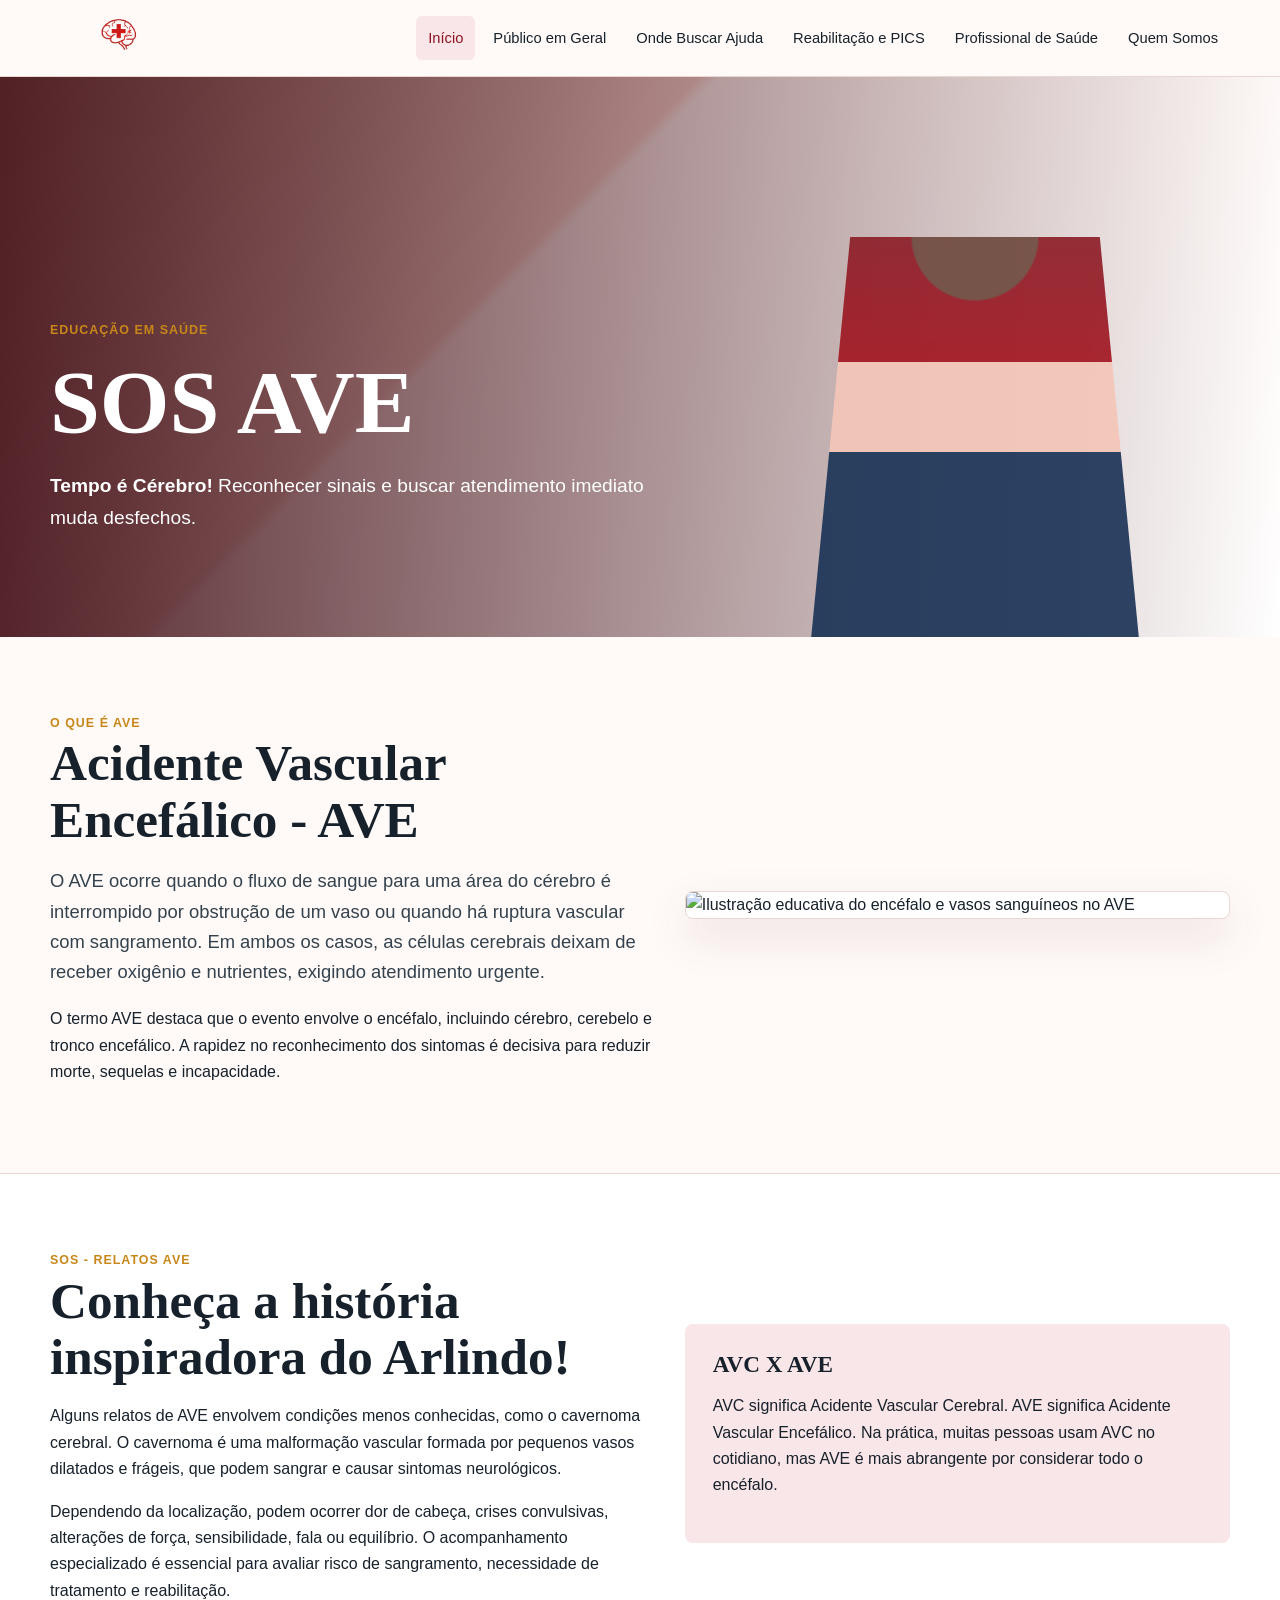
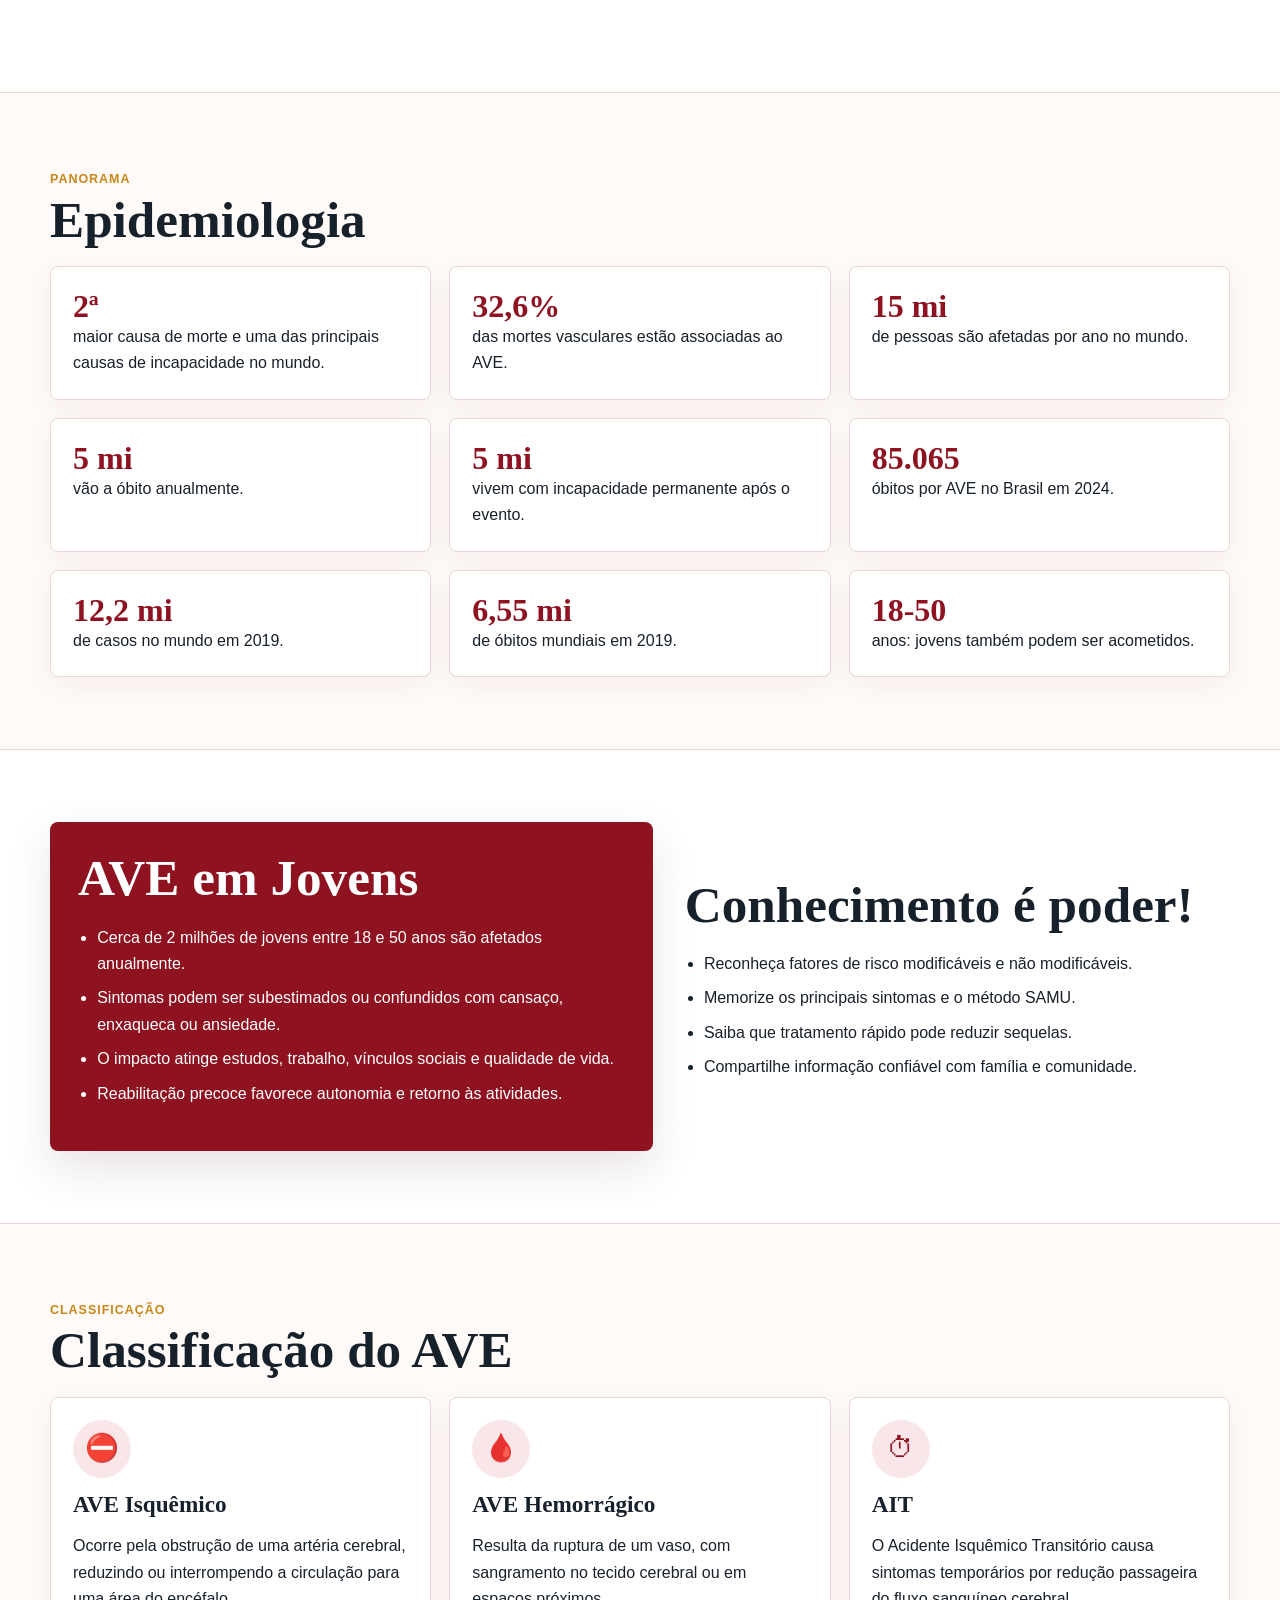
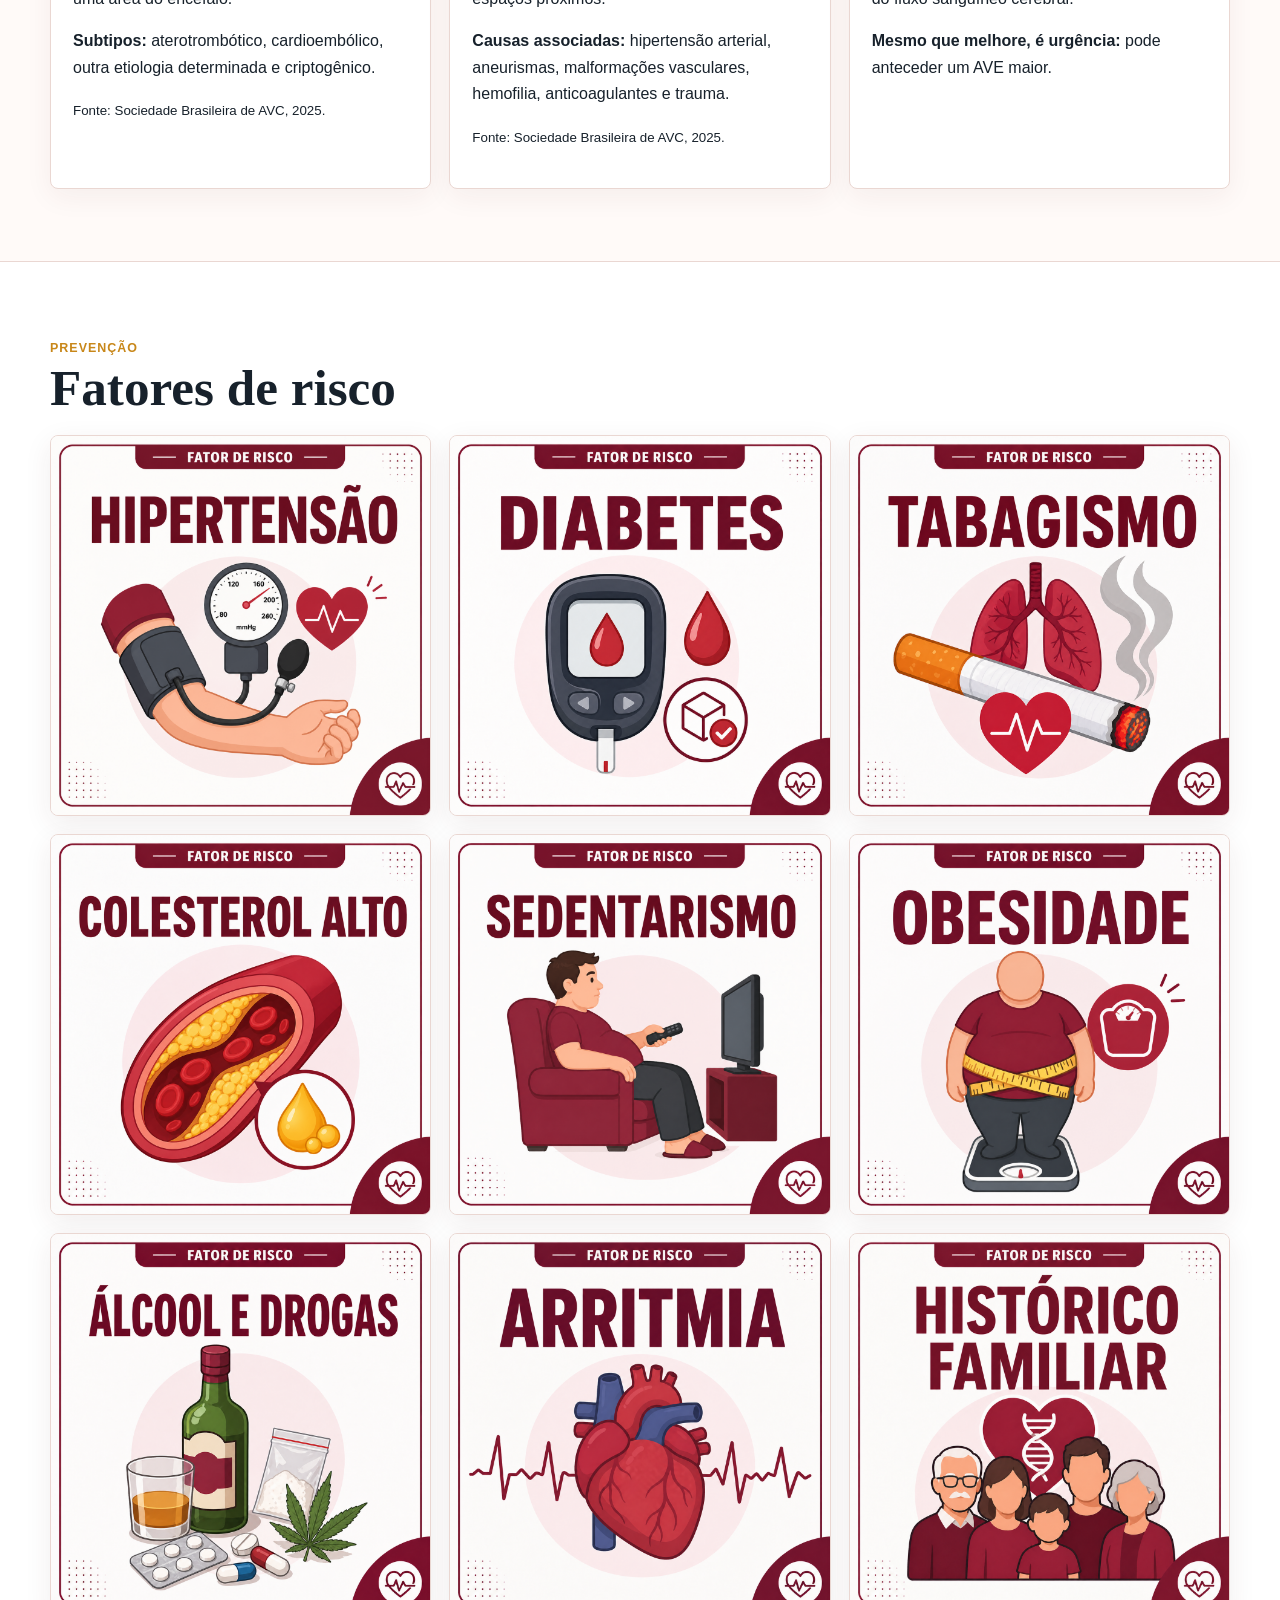
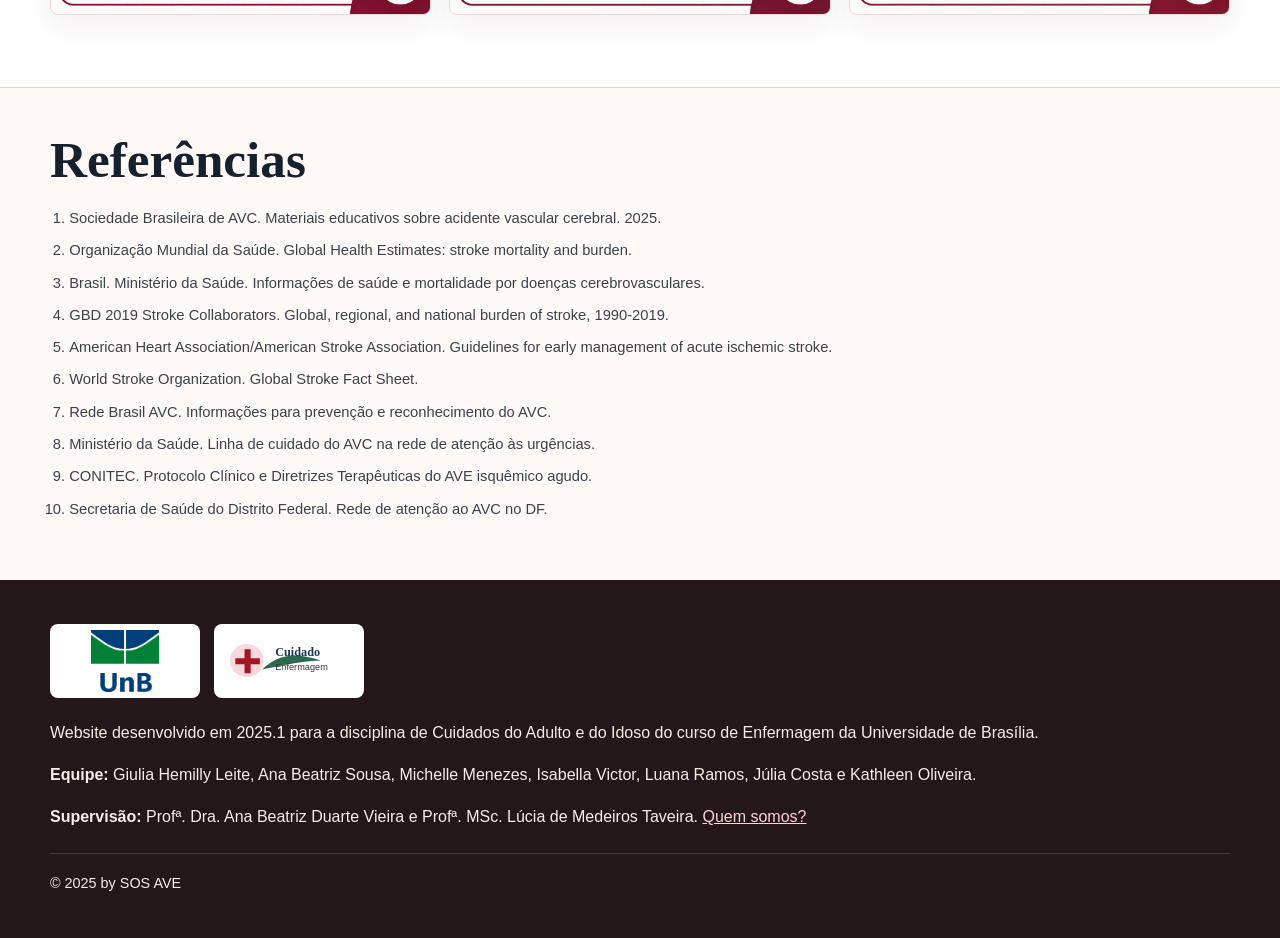
==== index.html @ 158de152 "first commit" ====
<!doctype html>
<html lang="pt-BR">
<head>
  <meta charset="utf-8">
  <meta name="viewport" content="width=device-width, initial-scale=1">
  <title>SOS AVE | Tempo é Cérebro</title>
  <meta name="description" content="Site educativo sobre Acidente Vascular Encefálico, sinais, prevenção, tratamento e reabilitação.">
  <link rel="icon" href="assets/favicon.svg" type="image/svg+xml">
  <link rel="stylesheet" href="styles.css">
</head>
<body>
  <header class="site-header">
    <nav class="nav" aria-label="Navegação principal">
      <a class="brand" href="./"><img src="logo.png" alt="SOS AVE"></a>
      <button class="nav-toggle" type="button" aria-label="Abrir menu" aria-expanded="false" aria-controls="menu">☰</button>
      <div class="nav-links" id="menu">
        <a class="active" href="./">Início</a>
        <a href="consultation-plans/">Público em Geral</a>
        <a href="workshops/">Onde Buscar Ajuda</a>
        <a href="videos/">Reabilitação e PICS</a>
        <a href="about/">Profissional de Saúde</a>
        <a href="groups/">Quem Somos</a>
      </div>
    </nav>
  </header>

  <main>
    <section class="hero">
      <div class="hero-content">
        <span class="eyebrow">Educação em saúde</span>
        <h1>SOS AVE</h1>
        <p><strong>Tempo é Cérebro!</strong> Reconhecer sinais e buscar atendimento imediato muda desfechos.</p>
      </div>
    </section>

    <section class="section intro-grid">
      <div>
        <span class="eyebrow">O que é AVE</span>
        <h2>Acidente Vascular Encefálico - AVE</h2>
        <p class="lead">O AVE ocorre quando o fluxo de sangue para uma área do cérebro é interrompido por obstrução de um vaso ou quando há ruptura vascular com sangramento. Em ambos os casos, as células cerebrais deixam de receber oxigênio e nutrientes, exigindo atendimento urgente.</p>
        <p>O termo AVE destaca que o evento envolve o encéfalo, incluindo cérebro, cerebelo e tronco encefálico. A rapidez no reconhecimento dos sintomas é decisiva para reduzir morte, sequelas e incapacidade.</p>
      </div>
      <img class="content-image" src="ave-explicacao.png" alt="Ilustração educativa do encéfalo e vasos sanguíneos no AVE">
    </section>

    <section class="band">
      <div class="section two-col">
        <div>
          <span class="eyebrow">SOS - Relatos AVE</span>
          <h2>Conheça a história inspiradora do Arlindo!</h2>
          <p>Alguns relatos de AVE envolvem condições menos conhecidas, como o cavernoma cerebral. O cavernoma é uma malformação vascular formada por pequenos vasos dilatados e frágeis, que podem sangrar e causar sintomas neurológicos.</p>
          <p>Dependendo da localização, podem ocorrer dor de cabeça, crises convulsivas, alterações de força, sensibilidade, fala ou equilíbrio. O acompanhamento especializado é essencial para avaliar risco de sangramento, necessidade de tratamento e reabilitação.</p>
        </div>
        <aside class="callout light">
          <h3>AVC X AVE</h3>
          <p>AVC significa Acidente Vascular Cerebral. AVE significa Acidente Vascular Encefálico. Na prática, muitas pessoas usam AVC no cotidiano, mas AVE é mais abrangente por considerar todo o encéfalo.</p>
        </aside>
      </div>
    </section>

    <section class="section">
      <span class="eyebrow">Panorama</span>
      <h2>Epidemiologia</h2>
      <div class="stat-grid">
        <div class="stat"><strong>2ª</strong> maior causa de morte e uma das principais causas de incapacidade no mundo.</div>
        <div class="stat"><strong>32,6%</strong> das mortes vasculares estão associadas ao AVE.</div>
        <div class="stat"><strong>15 mi</strong> de pessoas são afetadas por ano no mundo.</div>
        <div class="stat"><strong>5 mi</strong> vão a óbito anualmente.</div>
        <div class="stat"><strong>5 mi</strong> vivem com incapacidade permanente após o evento.</div>
        <div class="stat"><strong>85.065</strong> óbitos por AVE no Brasil em 2024.</div>
        <div class="stat"><strong>12,2 mi</strong> de casos no mundo em 2019.</div>
        <div class="stat"><strong>6,55 mi</strong> de óbitos mundiais em 2019.</div>
        <div class="stat"><strong>18-50</strong> anos: jovens também podem ser acometidos.</div>
      </div>
    </section>

    <section class="band">
      <div class="section two-col">
        <div class="callout">
          <h2>AVE em Jovens</h2>
          <ul class="list-check">
            <li>Cerca de 2 milhões de jovens entre 18 e 50 anos são afetados anualmente.</li>
            <li>Sintomas podem ser subestimados ou confundidos com cansaço, enxaqueca ou ansiedade.</li>
            <li>O impacto atinge estudos, trabalho, vínculos sociais e qualidade de vida.</li>
            <li>Reabilitação precoce favorece autonomia e retorno às atividades.</li>
          </ul>
        </div>
        <div>
          <h2>Conhecimento é poder!</h2>
          <ul class="list-check">
            <li>Reconheça fatores de risco modificáveis e não modificáveis.</li>
            <li>Memorize os principais sintomas e o método SAMU.</li>
            <li>Saiba que tratamento rápido pode reduzir sequelas.</li>
            <li>Compartilhe informação confiável com família e comunidade.</li>
          </ul>
        </div>
      </div>
    </section>

    <section class="section">
      <span class="eyebrow">Classificação</span>
      <h2>Classificação do AVE</h2>
      <div class="card-grid">
        <article class="card">
          <div class="icon" aria-hidden="true">⛔</div>
          <h3>AVE Isquêmico</h3>
          <p>Ocorre pela obstrução de uma artéria cerebral, reduzindo ou interrompendo a circulação para uma área do encéfalo.</p>
          <p><strong>Subtipos:</strong> aterotrombótico, cardioembólico, outra etiologia determinada e criptogênico.</p>
          <p><small>Fonte: Sociedade Brasileira de AVC, 2025.</small></p>
        </article>
        <article class="card">
          <div class="icon" aria-hidden="true">🩸</div>
          <h3>AVE Hemorrágico</h3>
          <p>Resulta da ruptura de um vaso, com sangramento no tecido cerebral ou em espaços próximos.</p>
          <p><strong>Causas associadas:</strong> hipertensão arterial, aneurismas, malformações vasculares, hemofilia, anticoagulantes e trauma.</p>
          <p><small>Fonte: Sociedade Brasileira de AVC, 2025.</small></p>
        </article>
        <article class="card">
          <div class="icon" aria-hidden="true">⏱</div>
          <h3>AIT</h3>
          <p>O Acidente Isquêmico Transitório causa sintomas temporários por redução passageira do fluxo sanguíneo cerebral.</p>
          <p><strong>Mesmo que melhore, é urgência:</strong> pode anteceder um AVE maior.</p>
        </article>
      </div>
    </section>

    <section class="band">
      <div class="section">
        <span class="eyebrow">Prevenção</span>
        <h2>Fatores de risco</h2>
        <div class="risk-grid" aria-label="Fatores de risco para AVE">
          <img class="risk-item" src="ChatGPT Image Apr 30, 2026, 09_20_37 PM (1).png" alt="Fator de risco: hipertensão arterial">
          <img class="risk-item" src="ChatGPT Image Apr 30, 2026, 09_20_37 PM (2).png" alt="Fator de risco: diabetes">
          <img class="risk-item" src="ChatGPT Image Apr 30, 2026, 09_20_38 PM (3).png" alt="Fator de risco: tabagismo">
          <img class="risk-item" src="ChatGPT Image Apr 30, 2026, 09_20_38 PM (4).png" alt="Fator de risco: colesterol elevado">
          <img class="risk-item" src="ChatGPT Image Apr 30, 2026, 09_20_38 PM (5).png" alt="Fator de risco: sedentarismo">
          <img class="risk-item" src="ChatGPT Image Apr 30, 2026, 09_20_39 PM (6).png" alt="Fator de risco: obesidade">
          <img class="risk-item" src="ChatGPT Image Apr 30, 2026, 09_20_40 PM (7).png" alt="Fator de risco: álcool e drogas">
          <img class="risk-item" src="ChatGPT Image Apr 30, 2026, 09_20_40 PM (8).png" alt="Fator de risco: arritmias cardíacas">
          <img class="risk-item" src="ChatGPT Image Apr 30, 2026, 09_20_40 PM (9).png" alt="Fator de risco: histórico familiar">
        </div>
      </div>
    </section>

    <section class="section compact">
      <h2>Referências</h2>
      <ol class="references">
        <li>Sociedade Brasileira de AVC. Materiais educativos sobre acidente vascular cerebral. 2025.</li>
        <li>Organização Mundial da Saúde. Global Health Estimates: stroke mortality and burden.</li>
        <li>Brasil. Ministério da Saúde. Informações de saúde e mortalidade por doenças cerebrovasculares.</li>
        <li>GBD 2019 Stroke Collaborators. Global, regional, and national burden of stroke, 1990-2019.</li>
        <li>American Heart Association/American Stroke Association. Guidelines for early management of acute ischemic stroke.</li>
        <li>World Stroke Organization. Global Stroke Fact Sheet.</li>
        <li>Rede Brasil AVC. Informações para prevenção e reconhecimento do AVC.</li>
        <li>Ministério da Saúde. Linha de cuidado do AVC na rede de atenção às urgências.</li>
        <li>CONITEC. Protocolo Clínico e Diretrizes Terapêuticas do AVE isquêmico agudo.</li>
        <li>Secretaria de Saúde do Distrito Federal. Rede de atenção ao AVC no DF.</li>
      </ol>
    </section>
  </main>

  <footer class="site-footer">
    <div class="footer-inner">
      <div class="footer-logos">
        <img src="unb.jpg" alt="Universidade de Brasília">
        <img src="assets/enfermagem-logo.svg" alt="Curso de Enfermagem">
      </div>
      <p>Website desenvolvido em 2025.1 para a disciplina de Cuidados do Adulto e do Idoso do curso de Enfermagem da Universidade de Brasília.</p>
      <p><strong>Equipe:</strong> Giulia Hemilly Leite, Ana Beatriz Sousa, Michelle Menezes, Isabella Victor, Luana Ramos, Júlia Costa e Kathleen Oliveira.</p>
      <p><strong>Supervisão:</strong> Profª. Dra. Ana Beatriz Duarte Vieira e Profª. MSc. Lúcia de Medeiros Taveira. <a href="groups/">Quem somos?</a></p>
      <p class="copyright">© 2025 by SOS AVE</p>
    </div>
  </footer>
  <script src="script.js"></script>
</body>
</html>
---- styles.css ----
:root {
  --wine: #8f1220;
  --red: #b21f2d;
  --soft-red: #f9e6e8;
  --ink: #17212b;
  --muted: #5f6b76;
  --paper: #fffaf8;
  --white: #ffffff;
  --blue: #263c8f;
  --green: #1d6b54;
  --gold: #c88719;
  --line: #ead7d2;
  --shadow: 0 18px 45px rgba(70, 24, 24, 0.12);
  --serif: Georgia, "Times New Roman", serif;
  --sans: Inter, Arial, Helvetica, sans-serif;
}

* {
  box-sizing: border-box;
}

html {
  scroll-behavior: smooth;
}

body {
  margin: 0;
  color: var(--ink);
  background: var(--paper);
  font-family: var(--sans);
  line-height: 1.65;
}

a {
  color: var(--wine);
}

a:focus-visible,
button:focus-visible {
  outline: 3px solid var(--gold);
  outline-offset: 3px;
}

.site-header {
  position: sticky;
  top: 0;
  z-index: 20;
  background: rgba(255, 250, 248, 0.96);
  border-bottom: 1px solid var(--line);
  backdrop-filter: blur(14px);
}

.nav {
  width: min(1180px, calc(100% - 32px));
  min-height: 76px;
  margin: 0 auto;
  display: flex;
  align-items: center;
  justify-content: space-between;
  gap: 18px;
}

.brand {
  display: inline-flex;
  align-items: center;
  gap: 10px;
  text-decoration: none;
  color: var(--ink);
  font-weight: 800;
}

.brand img {
  width: 138px;
  height: 58px;
  object-fit: contain;
}

.nav-toggle {
  display: none;
  width: 42px;
  height: 42px;
  border: 1px solid var(--line);
  background: var(--white);
  border-radius: 6px;
  color: var(--wine);
  font-size: 24px;
}

.nav-links {
  display: flex;
  align-items: center;
  gap: 6px;
  flex-wrap: wrap;
  justify-content: flex-end;
}

.nav-links a {
  padding: 10px 12px;
  color: var(--ink);
  text-decoration: none;
  font-size: 0.92rem;
  border-radius: 6px;
}

.nav-links a:hover,
.nav-links a.active {
  background: var(--soft-red);
  color: var(--wine);
}

.hero {
  min-height: 560px;
  display: grid;
  align-items: end;
  background:
    linear-gradient(90deg, rgba(58, 8, 16, 0.86), rgba(58, 8, 16, 0.42), rgba(255, 250, 248, 0.08)),
    radial-gradient(circle at 72% 38%, rgba(255,255,255,0.62) 0 5%, transparent 5.4%),
    linear-gradient(135deg, #d8b4a8 0%, #f6d7d0 38%, #fbf1ee 39%, #ffffff 100%);
  position: relative;
  overflow: hidden;
}

.hero::after {
  content: "";
  position: absolute;
  right: min(9vw, 110px);
  bottom: 0;
  width: min(390px, 46vw);
  aspect-ratio: 0.78;
  background:
    radial-gradient(circle at 50% 20%, #6f4a3e 0 14%, transparent 14.5%),
    linear-gradient(#7a2730, #a31621 45%, #f3c6b8 45% 63%, #1d3557 63%);
  border-radius: 45% 45% 0 0;
  opacity: 0.92;
  clip-path: polygon(18% 20%, 82% 20%, 92% 100%, 8% 100%);
}

.hero-content {
  position: relative;
  z-index: 1;
  width: min(1180px, calc(100% - 32px));
  margin: 0 auto;
  padding: 110px 0 84px;
  color: var(--white);
}

.eyebrow {
  text-transform: uppercase;
  letter-spacing: 0.08em;
  color: var(--gold);
  font-size: 0.78rem;
  font-weight: 800;
}

h1,
h2,
h3 {
  font-family: var(--serif);
  line-height: 1.1;
  color: var(--ink);
}

h1 {
  margin: 10px 0 12px;
  color: inherit;
  font-size: clamp(3rem, 7vw, 6.2rem);
}

h2 {
  margin: 0 0 18px;
  font-size: clamp(2rem, 4vw, 3.2rem);
}

h3 {
  margin: 0 0 10px;
  font-size: 1.45rem;
}

.hero p {
  max-width: 620px;
  font-size: 1.2rem;
}

.section {
  width: min(1180px, calc(100% - 32px));
  margin: 0 auto;
  padding: 72px 0;
}

.section.compact {
  padding: 44px 0;
}

.band {
  background: var(--white);
  border-block: 1px solid var(--line);
}

.intro-grid,
.two-col {
  display: grid;
  grid-template-columns: minmax(0, 1.05fr) minmax(280px, 0.95fr);
  gap: 32px;
  align-items: center;
}

.lead {
  font-size: 1.15rem;
  color: #34424e;
}

.callout {
  background: var(--wine);
  color: var(--white);
  padding: 28px;
  border-radius: 8px;
  box-shadow: var(--shadow);
}

.callout h2,
.callout h3,
.callout a {
  color: var(--white);
}

.callout.light {
  color: var(--ink);
  background: var(--soft-red);
  box-shadow: none;
}

.callout.light h2,
.callout.light h3,
.callout.warning h2,
.callout.warning h3,
.callout.danger h2,
.callout.danger h3 {
  color: var(--ink);
}

.callout.light a,
.callout.warning a,
.callout.danger a {
  color: var(--wine);
}

.callout.warning {
  background: #fff1df;
  color: var(--ink);
  border: 2px solid #e19b35;
  box-shadow: none;
}

.callout.danger {
  background: #fff5f5;
  color: var(--ink);
  border: 2px solid var(--red);
  box-shadow: none;
}

.stat-grid,
.card-grid,
.symptom-grid,
.practice-grid,
.risk-grid {
  display: grid;
  grid-template-columns: repeat(3, minmax(0, 1fr));
  gap: 18px;
}

.card,
.stat,
.link-card,
.myth-card {
  background: var(--white);
  border: 1px solid var(--line);
  border-radius: 8px;
  padding: 22px;
  box-shadow: 0 8px 28px rgba(80, 38, 38, 0.06);
}

.stat strong {
  display: block;
  font-size: 2rem;
  color: var(--wine);
  line-height: 1.1;
  font-family: var(--serif);
}

.icon {
  width: 58px;
  height: 58px;
  display: grid;
  place-items: center;
  border-radius: 50%;
  background: var(--soft-red);
  color: var(--wine);
  font-size: 1.7rem;
  margin-bottom: 14px;
}

.medical-figure {
  min-height: 340px;
  border-radius: 8px;
  background:
    linear-gradient(160deg, rgba(163, 22, 33, 0.13), rgba(38, 60, 143, 0.12)),
    repeating-linear-gradient(45deg, transparent 0 16px, rgba(255,255,255,0.55) 16px 18px);
  border: 1px solid var(--line);
  position: relative;
  overflow: hidden;
}

.medical-figure::before {
  content: "";
  position: absolute;
  inset: 42px;
  border-radius: 50%;
  background:
    radial-gradient(circle at 44% 36%, transparent 0 10%, rgba(163,22,33,0.26) 10.6% 12%, transparent 12.6%),
    radial-gradient(circle at 58% 50%, transparent 0 14%, rgba(38,60,143,0.24) 14.6% 16%, transparent 16.6%),
    linear-gradient(90deg, #f7c7b8 0 47%, #fbded6 47% 100%);
  box-shadow: inset 0 0 0 12px rgba(143, 18, 32, 0.08);
}

.medical-figure::after {
  content: "";
  position: absolute;
  left: 50%;
  top: 82px;
  width: 9px;
  height: 190px;
  background: var(--wine);
  border-radius: 99px;
  transform: translateX(-50%) rotate(15deg);
  box-shadow: 28px 16px 0 #263c8f, -32px 42px 0 #c88719;
}

.content-image {
  display: block;
  width: 100%;
  max-height: 430px;
  object-fit: contain;
  border-radius: 8px;
  border: 1px solid var(--line);
  background: var(--white);
  box-shadow: var(--shadow);
}

.samu-steps {
  display: grid;
  grid-template-columns: repeat(4, minmax(0, 1fr));
  gap: 16px;
  counter-reset: samu;
}

.samu-step {
  counter-increment: samu;
  background: var(--white);
  border: 1px solid var(--line);
  border-radius: 8px;
  padding: 20px;
  position: relative;
}

.samu-letter {
  width: 54px;
  height: 54px;
  display: grid;
  place-items: center;
  border-radius: 50%;
  background: var(--wine);
  color: var(--white);
  font-size: 1.8rem;
  font-family: var(--serif);
  font-weight: 800;
}

.banner {
  padding: 36px;
  border-radius: 8px;
  color: var(--white);
  background:
    linear-gradient(135deg, rgba(38, 60, 143, 0.92), rgba(143, 18, 32, 0.92)),
    repeating-linear-gradient(90deg, rgba(255,255,255,0.12) 0 8px, transparent 8px 20px);
}

.button {
  display: inline-flex;
  align-items: center;
  justify-content: center;
  min-height: 42px;
  padding: 9px 14px;
  border-radius: 6px;
  background: var(--wine);
  color: var(--white);
  text-decoration: none;
  font-weight: 800;
}

.button.secondary {
  background: var(--blue);
}

.list-check,
.references,
.care-list {
  padding-left: 1.2rem;
}

.list-check li,
.references li,
.care-list li {
  margin: 0.5rem 0;
}

.references {
  font-size: 0.92rem;
  color: #38424b;
}

.risk-grid {
  grid-template-columns: repeat(3, minmax(0, 1fr));
}

.risk-item {
  display: block;
  width: 100%;
  aspect-ratio: 1;
  object-fit: cover;
  border-radius: 8px;
  background: var(--white);
  border: 1px solid var(--line);
  box-shadow: 0 8px 28px rgba(80, 38, 38, 0.08);
}

.protocol {
  background: #fff;
  border: 1px solid var(--line);
  border-radius: 8px;
  padding: 24px;
}

.flow {
  display: grid;
  grid-template-columns: repeat(4, 1fr);
  gap: 12px;
  margin: 22px 0;
}

.flow span {
  min-height: 92px;
  display: grid;
  place-items: center;
  text-align: center;
  padding: 12px;
  background: var(--soft-red);
  border: 1px solid #e4bdc2;
  border-radius: 8px;
  font-weight: 800;
}

.team-grid {
  display: grid;
  grid-template-columns: repeat(2, minmax(0, 1fr));
  gap: 18px;
}

.site-footer {
  background: #23171a;
  color: #f8ece8;
  padding: 44px 0 28px;
}

.footer-inner {
  width: min(1180px, calc(100% - 32px));
  margin: 0 auto;
}

.footer-logos {
  display: flex;
  gap: 14px;
  flex-wrap: wrap;
  margin-bottom: 22px;
}

.footer-logos img {
  width: 150px;
  height: 74px;
  object-fit: contain;
  background: var(--white);
  border-radius: 8px;
  padding: 6px;
}

.site-footer a {
  color: #ffd2d7;
}

.copyright {
  border-top: 1px solid rgba(255,255,255,0.14);
  margin-top: 22px;
  padding-top: 18px;
  font-size: 0.9rem;
}

@media (max-width: 900px) {
  .nav {
    align-items: flex-start;
    padding: 12px 0;
  }

  .nav-toggle {
    display: grid;
    place-items: center;
    flex: 0 0 auto;
  }

  .nav-links {
    display: none;
    width: 100%;
    order: 3;
    padding: 10px 0 0;
  }

  .nav-links.open {
    display: grid;
    grid-template-columns: 1fr;
  }

  .nav-links a {
    border: 1px solid var(--line);
    background: var(--white);
  }

  .nav {
    flex-wrap: wrap;
  }

  .hero {
    min-height: 500px;
  }

  .hero::after {
    opacity: 0.35;
    width: 270px;
  }

  .intro-grid,
  .two-col,
  .team-grid {
    grid-template-columns: 1fr;
  }

  .stat-grid,
  .card-grid,
  .symptom-grid,
  .practice-grid,
  .risk-grid,
  .samu-steps {
    grid-template-columns: repeat(2, minmax(0, 1fr));
  }

  .flow {
    grid-template-columns: 1fr 1fr;
  }
}

@media (max-width: 620px) {
  .section {
    padding: 48px 0;
  }

  .stat-grid,
  .card-grid,
  .symptom-grid,
  .practice-grid,
  .risk-grid,
  .samu-steps,
  .flow {
    grid-template-columns: 1fr;
  }

  .banner,
  .callout,
  .card,
  .stat,
  .link-card,
  .myth-card,
  .protocol {
    padding: 18px;
  }
}
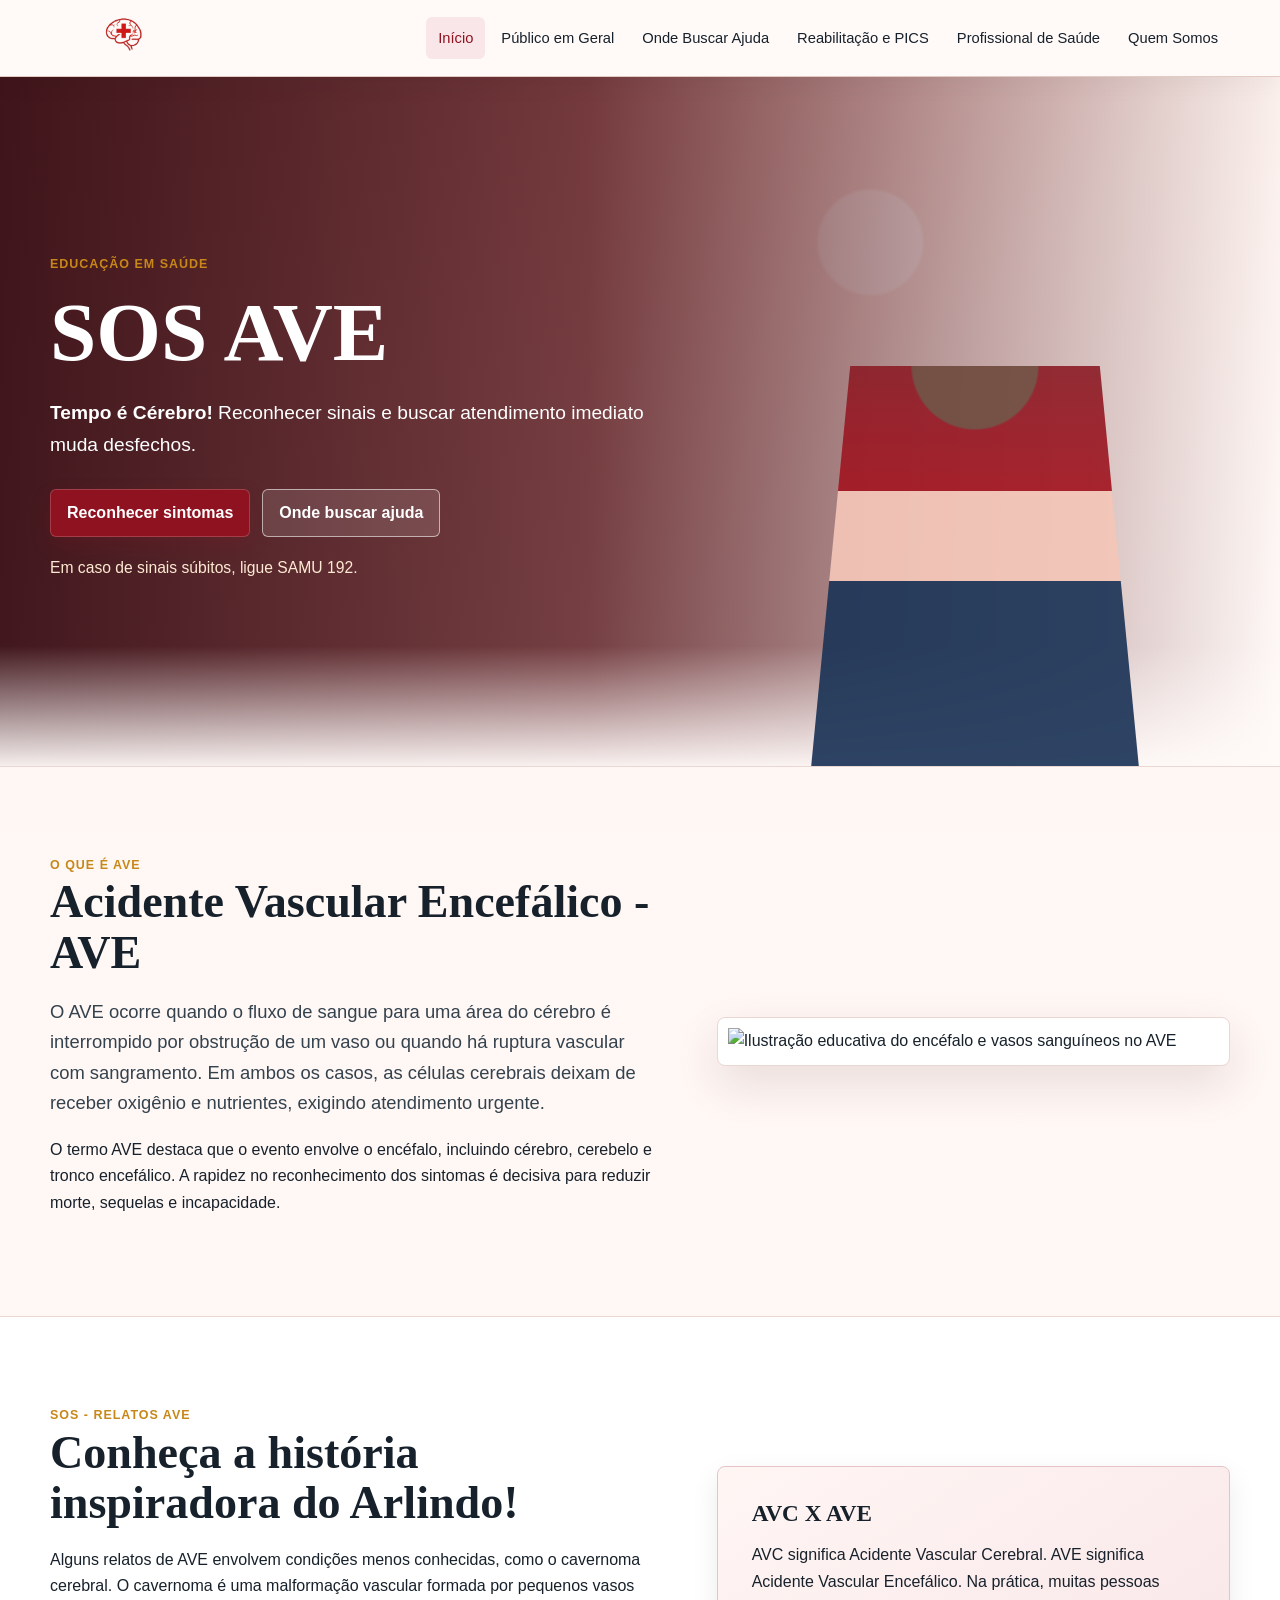
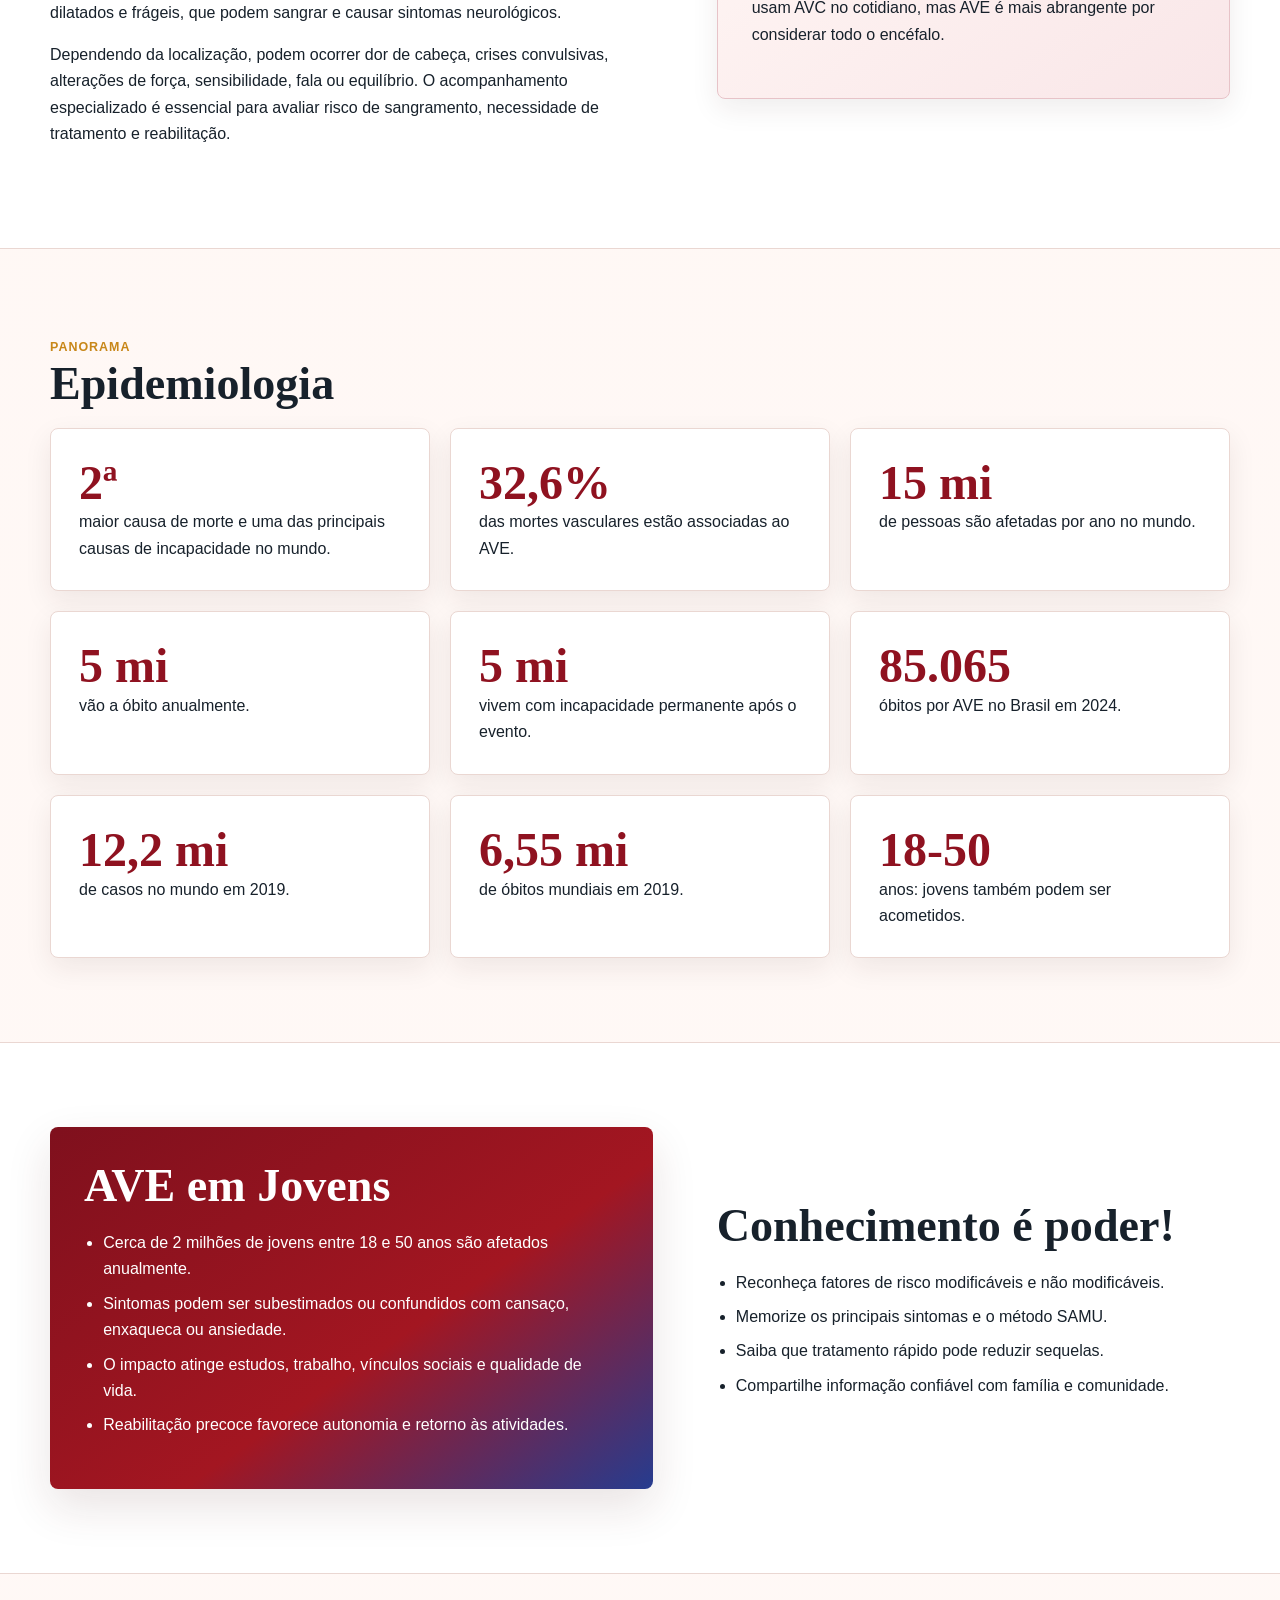
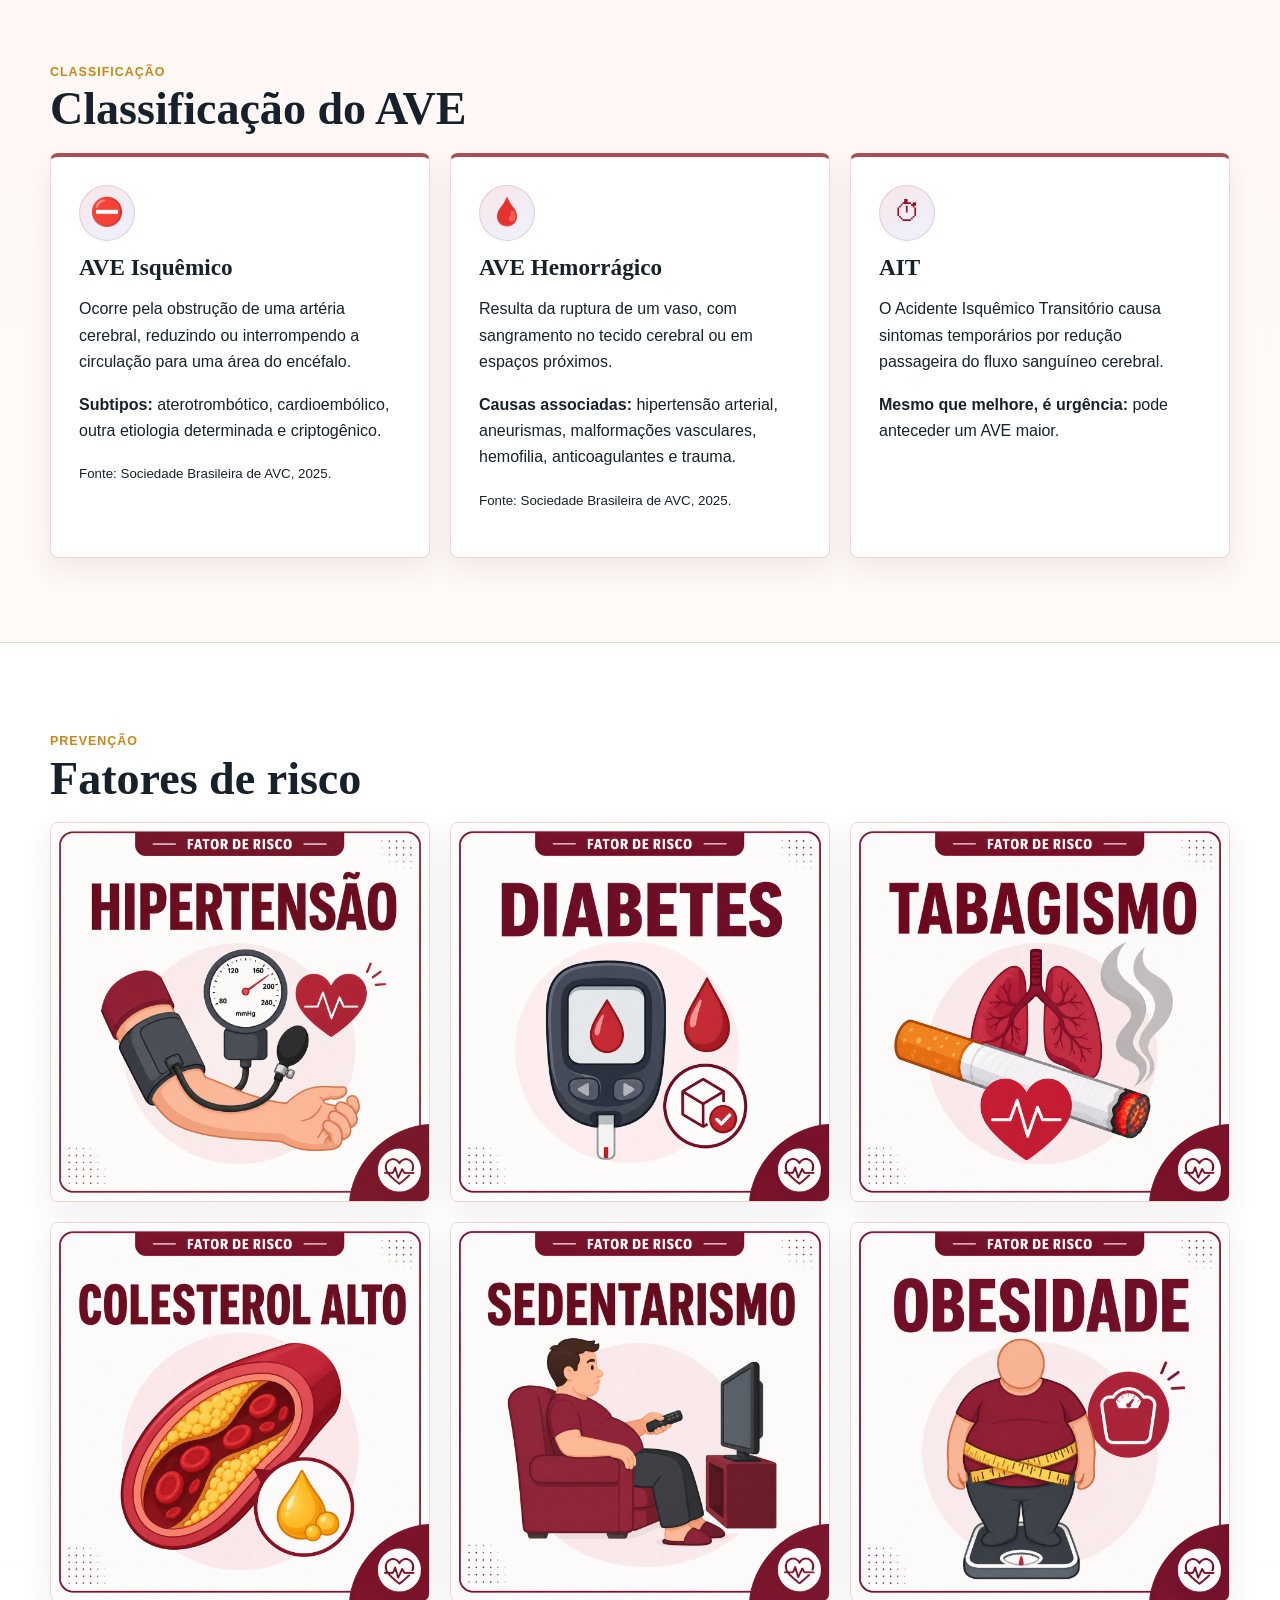
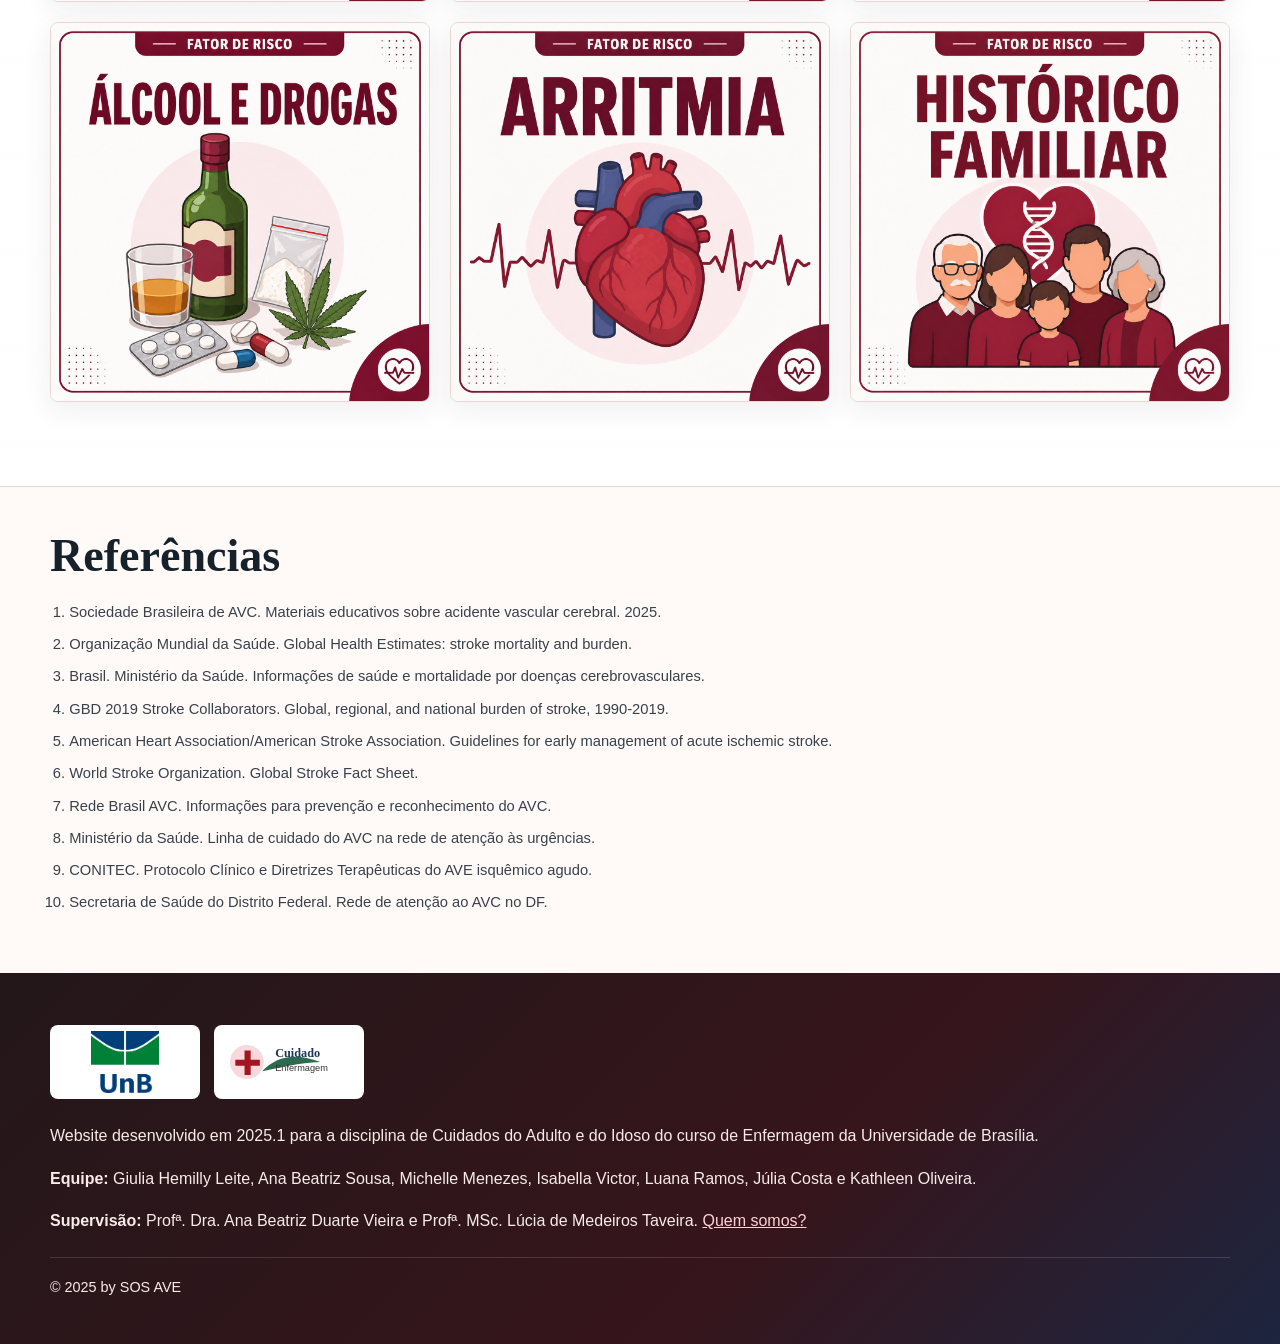
==== commit f5eff2ce: "ref design and layout" ====
--- a/index.html
+++ b/index.html
@@ -9,6 +9,7 @@
   <link rel="stylesheet" href="styles.css">
 </head>
 <body>
+  <a class="skip-link" href="#conteudo">Pular para o conteúdo</a>
   <header class="site-header">
     <nav class="nav" aria-label="Navegação principal">
       <a class="brand" href="./"><img src="logo.png" alt="SOS AVE"></a>
@@ -24,12 +25,17 @@
     </nav>
   </header>
 
-  <main>
+  <main id="conteudo">
     <section class="hero">
       <div class="hero-content">
         <span class="eyebrow">Educação em saúde</span>
         <h1>SOS AVE</h1>
         <p><strong>Tempo é Cérebro!</strong> Reconhecer sinais e buscar atendimento imediato muda desfechos.</p>
+        <div class="hero-actions" aria-label="Ações principais">
+          <a class="button hero-primary" href="consultation-plans/">Reconhecer sintomas</a>
+          <a class="button hero-secondary" href="workshops/">Onde buscar ajuda</a>
+        </div>
+        <p class="hero-note">Em caso de sinais súbitos, ligue SAMU 192.</p>
       </div>
     </section>
 
@@ -171,6 +177,16 @@
       <p class="copyright">© 2025 by SOS AVE</p>
     </div>
   </footer>
+  <div vw class="enabled">
+    <div vw-access-button class="active"></div>
+    <div vw-plugin-wrapper>
+      <div class="vw-plugin-top-wrapper"></div>
+    </div>
+  </div>
+  <script src="https://vlibras.gov.br/app/vlibras-plugin.js"></script>
+  <script>
+    new window.VLibras.Widget("https://vlibras.gov.br/app");
+  </script>
   <script src="script.js"></script>
 </body>
 </html>
--- a/styles.css
+++ b/styles.css
@@ -2,15 +2,19 @@
   --wine: #8f1220;
   --red: #b21f2d;
   --soft-red: #f9e6e8;
+  --rose: #fff2f0;
   --ink: #17212b;
   --muted: #5f6b76;
   --paper: #fffaf8;
   --white: #ffffff;
   --blue: #263c8f;
+  --blue-soft: #edf2ff;
   --green: #1d6b54;
   --gold: #c88719;
   --line: #ead7d2;
+  --line-strong: #d8b9b1;
   --shadow: 0 18px 45px rgba(70, 24, 24, 0.12);
+  --shadow-soft: 0 10px 28px rgba(55, 28, 28, 0.08);
   --serif: Georgia, "Times New Roman", serif;
   --sans: Inter, Arial, Helvetica, sans-serif;
 }
@@ -26,9 +30,29 @@
 body {
   margin: 0;
   color: var(--ink);
-  background: var(--paper);
+  background:
+    linear-gradient(180deg, #fffaf8 0, #fff7f4 360px, #fffaf8 100%);
   font-family: var(--sans);
   line-height: 1.65;
+  text-rendering: optimizeLegibility;
+}
+
+.skip-link {
+  position: fixed;
+  left: 16px;
+  top: 12px;
+  z-index: 1000;
+  transform: translateY(-160%);
+  background: var(--ink);
+  color: var(--white);
+  padding: 10px 14px;
+  border-radius: 6px;
+  text-decoration: none;
+  font-weight: 800;
+}
+
+.skip-link:focus {
+  transform: translateY(0);
 }
 
 a {
@@ -45,9 +69,10 @@
   position: sticky;
   top: 0;
   z-index: 20;
-  background: rgba(255, 250, 248, 0.96);
-  border-bottom: 1px solid var(--line);
+  background: rgba(255, 250, 248, 0.94);
+  border-bottom: 1px solid rgba(216, 185, 177, 0.72);
   backdrop-filter: blur(14px);
+  box-shadow: 0 8px 24px rgba(45, 20, 20, 0.04);
 }
 
 .nav {
@@ -70,8 +95,8 @@
 }
 
 .brand img {
-  width: 138px;
-  height: 58px;
+  width: 148px;
+  height: 60px;
   object-fit: contain;
 }
 
@@ -89,17 +114,21 @@
 .nav-links {
   display: flex;
   align-items: center;
-  gap: 6px;
+  gap: 4px;
   flex-wrap: wrap;
   justify-content: flex-end;
 }
 
 .nav-links a {
-  padding: 10px 12px;
+  min-height: 42px;
+  display: inline-flex;
+  align-items: center;
+  padding: 9px 12px;
   color: var(--ink);
   text-decoration: none;
   font-size: 0.92rem;
   border-radius: 6px;
+  transition: background-color 160ms ease, color 160ms ease, transform 160ms ease;
 }
 
 .nav-links a:hover,
@@ -108,16 +137,34 @@
   color: var(--wine);
 }
 
+.nav-links a:hover {
+  transform: translateY(-1px);
+}
+
+.nav-links a:active,
+.button:active {
+  transform: translateY(0);
+}
+
 .hero {
-  min-height: 560px;
-  display: grid;
-  align-items: end;
-  background:
-    linear-gradient(90deg, rgba(58, 8, 16, 0.86), rgba(58, 8, 16, 0.42), rgba(255, 250, 248, 0.08)),
-    radial-gradient(circle at 72% 38%, rgba(255,255,255,0.62) 0 5%, transparent 5.4%),
-    linear-gradient(135deg, #d8b4a8 0%, #f6d7d0 38%, #fbf1ee 39%, #ffffff 100%);
+  min-height: min(690px, calc(100vh - 76px));
+  display: grid;
+  align-items: center;
+  background:
+    linear-gradient(90deg, rgba(51, 9, 16, 0.92) 0%, rgba(85, 22, 28, 0.8) 46%, rgba(255, 250, 248, 0.24) 100%),
+    radial-gradient(circle at 68% 24%, rgba(255,255,255,0.72) 0 5%, transparent 5.4%),
+    linear-gradient(135deg, #cda093 0%, #f3cfc6 35%, #f9ebe6 62%, #fffaf8 100%);
   position: relative;
   overflow: hidden;
+  border-bottom: 1px solid var(--line);
+}
+
+.hero::before {
+  content: "";
+  position: absolute;
+  inset: auto 0 0;
+  height: 120px;
+  background: linear-gradient(180deg, transparent, rgba(255, 250, 248, 0.95));
 }
 
 .hero::after {
@@ -140,7 +187,7 @@
   z-index: 1;
   width: min(1180px, calc(100% - 32px));
   margin: 0 auto;
-  padding: 110px 0 84px;
+  padding: 92px 0 104px;
   color: var(--white);
 }
 
@@ -163,12 +210,12 @@
 h1 {
   margin: 10px 0 12px;
   color: inherit;
-  font-size: clamp(3rem, 7vw, 6.2rem);
+  font-size: clamp(3rem, 6.5vw, 6rem);
 }
 
 h2 {
   margin: 0 0 18px;
-  font-size: clamp(2rem, 4vw, 3.2rem);
+  font-size: clamp(1.9rem, 3.6vw, 3rem);
 }
 
 h3 {
@@ -181,10 +228,25 @@
   font-size: 1.2rem;
 }
 
+.hero-actions {
+  display: flex;
+  flex-wrap: wrap;
+  gap: 12px;
+  margin-top: 28px;
+}
+
+.hero .hero-note {
+  margin: 18px 0 0;
+  font-size: 0.98rem;
+  color: #ffe9d2;
+  max-width: 34rem;
+  overflow-wrap: anywhere;
+}
+
 .section {
   width: min(1180px, calc(100% - 32px));
   margin: 0 auto;
-  padding: 72px 0;
+  padding: 84px 0;
 }
 
 .section.compact {
@@ -192,27 +254,31 @@
 }
 
 .band {
-  background: var(--white);
+  background:
+    linear-gradient(180deg, rgba(255,255,255,0.92), rgba(255,255,255,0.98)),
+    var(--white);
   border-block: 1px solid var(--line);
 }
 
 .intro-grid,
 .two-col {
   display: grid;
-  grid-template-columns: minmax(0, 1.05fr) minmax(280px, 0.95fr);
-  gap: 32px;
+  grid-template-columns: minmax(0, 1.08fr) minmax(300px, 0.92fr);
+  gap: clamp(28px, 5vw, 64px);
   align-items: center;
 }
 
 .lead {
   font-size: 1.15rem;
   color: #34424e;
+  max-width: 72ch;
 }
 
 .callout {
-  background: var(--wine);
+  background:
+    linear-gradient(145deg, #7f101d, #a31621 58%, #263c8f);
   color: var(--white);
-  padding: 28px;
+  padding: clamp(22px, 3vw, 34px);
   border-radius: 8px;
   box-shadow: var(--shadow);
 }
@@ -225,8 +291,9 @@
 
 .callout.light {
   color: var(--ink);
-  background: var(--soft-red);
-  box-shadow: none;
+  background: linear-gradient(145deg, #fff6f4, var(--soft-red));
+  border: 1px solid #e7c3c8;
+  box-shadow: var(--shadow-soft);
 }
 
 .callout.light h2,
@@ -247,14 +314,16 @@
 .callout.warning {
   background: #fff1df;
   color: var(--ink);
-  border: 2px solid #e19b35;
+  border: 1px solid #e19b35;
+  border-left: 6px solid #e19b35;
   box-shadow: none;
 }
 
 .callout.danger {
   background: #fff5f5;
   color: var(--ink);
-  border: 2px solid var(--red);
+  border: 1px solid var(--red);
+  border-left: 6px solid var(--red);
   box-shadow: none;
 }
 
@@ -265,7 +334,7 @@
 .risk-grid {
   display: grid;
   grid-template-columns: repeat(3, minmax(0, 1fr));
-  gap: 18px;
+  gap: 20px;
 }
 
 .card,
@@ -275,28 +344,48 @@
   background: var(--white);
   border: 1px solid var(--line);
   border-radius: 8px;
-  padding: 22px;
-  box-shadow: 0 8px 28px rgba(80, 38, 38, 0.06);
+  padding: clamp(20px, 2.4vw, 28px);
+  box-shadow: var(--shadow-soft);
+  transition: transform 180ms ease, box-shadow 180ms ease, border-color 180ms ease;
+}
+
+.card:hover,
+.stat:hover,
+.link-card:hover,
+.myth-card:hover,
+.samu-step:hover,
+.risk-item:hover {
+  transform: translateY(-3px);
+  border-color: var(--line-strong);
+  box-shadow: 0 16px 34px rgba(70, 24, 24, 0.13);
+}
+
+.card,
+.link-card,
+.myth-card,
+.protocol {
+  border-top: 4px solid rgba(143, 18, 32, 0.75);
 }
 
 .stat strong {
   display: block;
-  font-size: 2rem;
+  font-size: clamp(2rem, 4vw, 3rem);
   color: var(--wine);
   line-height: 1.1;
   font-family: var(--serif);
 }
 
 .icon {
-  width: 58px;
-  height: 58px;
+  width: 56px;
+  height: 56px;
   display: grid;
   place-items: center;
   border-radius: 50%;
-  background: var(--soft-red);
+  background: linear-gradient(145deg, var(--soft-red), var(--blue-soft));
   color: var(--wine);
   font-size: 1.7rem;
   margin-bottom: 14px;
+  border: 1px solid rgba(143, 18, 32, 0.14);
 }
 
 .medical-figure {
@@ -344,6 +433,7 @@
   border: 1px solid var(--line);
   background: var(--white);
   box-shadow: var(--shadow);
+  padding: 10px;
 }
 
 .samu-steps {
@@ -357,9 +447,12 @@
   counter-increment: samu;
   background: var(--white);
   border: 1px solid var(--line);
-  border-radius: 8px;
-  padding: 20px;
+  border-top: 4px solid var(--blue);
+  border-radius: 8px;
+  padding: clamp(20px, 2.4vw, 26px);
   position: relative;
+  box-shadow: var(--shadow-soft);
+  transition: transform 180ms ease, box-shadow 180ms ease, border-color 180ms ease;
 }
 
 .samu-letter {
@@ -376,29 +469,53 @@
 }
 
 .banner {
-  padding: 36px;
+  padding: clamp(26px, 4vw, 44px);
   border-radius: 8px;
   color: var(--white);
   background:
-    linear-gradient(135deg, rgba(38, 60, 143, 0.92), rgba(143, 18, 32, 0.92)),
-    repeating-linear-gradient(90deg, rgba(255,255,255,0.12) 0 8px, transparent 8px 20px);
+    linear-gradient(135deg, rgba(29, 53, 87, 0.96), rgba(143, 18, 32, 0.94)),
+    repeating-linear-gradient(90deg, rgba(255,255,255,0.11) 0 8px, transparent 8px 22px);
+  box-shadow: var(--shadow);
 }
 
 .button {
   display: inline-flex;
   align-items: center;
   justify-content: center;
-  min-height: 42px;
-  padding: 9px 14px;
+  min-height: 46px;
+  padding: 10px 16px;
   border-radius: 6px;
   background: var(--wine);
   color: var(--white);
   text-decoration: none;
   font-weight: 800;
+  border: 1px solid rgba(255, 255, 255, 0.18);
+  box-shadow: 0 8px 20px rgba(143, 18, 32, 0.18);
+  transition: transform 160ms ease, box-shadow 160ms ease, background-color 160ms ease;
+}
+
+.button:hover {
+  transform: translateY(-2px);
+  background: #75101b;
+  box-shadow: 0 12px 26px rgba(143, 18, 32, 0.24);
 }
 
 .button.secondary {
   background: var(--blue);
+}
+
+.button.secondary:hover {
+  background: #1d2d78;
+}
+
+.hero-secondary {
+  background: rgba(255, 255, 255, 0.12);
+  border-color: rgba(255, 255, 255, 0.56);
+  box-shadow: none;
+}
+
+.hero-secondary:hover {
+  background: rgba(255, 255, 255, 0.2);
 }
 
 .list-check,
@@ -420,6 +537,7 @@
 
 .risk-grid {
   grid-template-columns: repeat(3, minmax(0, 1fr));
+  align-items: start;
 }
 
 .risk-item {
@@ -431,13 +549,16 @@
   background: var(--white);
   border: 1px solid var(--line);
   box-shadow: 0 8px 28px rgba(80, 38, 38, 0.08);
+  transition: transform 180ms ease, box-shadow 180ms ease, border-color 180ms ease;
 }
 
 .protocol {
   background: #fff;
   border: 1px solid var(--line);
-  border-radius: 8px;
-  padding: 24px;
+  border-top: 4px solid rgba(143, 18, 32, 0.75);
+  border-radius: 8px;
+  padding: clamp(22px, 3vw, 30px);
+  box-shadow: var(--shadow-soft);
 }
 
 .flow {
@@ -453,7 +574,7 @@
   place-items: center;
   text-align: center;
   padding: 12px;
-  background: var(--soft-red);
+  background: linear-gradient(145deg, var(--soft-red), #fff);
   border: 1px solid #e4bdc2;
   border-radius: 8px;
   font-weight: 800;
@@ -466,9 +587,10 @@
 }
 
 .site-footer {
-  background: #23171a;
+  background:
+    linear-gradient(135deg, #23171a, #36151b 62%, #1d2540);
   color: #f8ece8;
-  padding: 44px 0 28px;
+  padding: 52px 0 30px;
 }
 
 .footer-inner {
@@ -480,7 +602,7 @@
   display: flex;
   gap: 14px;
   flex-wrap: wrap;
-  margin-bottom: 22px;
+  margin-bottom: 24px;
 }
 
 .footer-logos img {
@@ -503,10 +625,27 @@
   font-size: 0.9rem;
 }
 
+@media (max-width: 1100px) and (min-width: 901px) {
+  .brand img {
+    width: 124px;
+    height: 54px;
+  }
+
+  .nav {
+    gap: 12px;
+  }
+
+  .nav-links a {
+    padding-inline: 8px;
+    font-size: 0.86rem;
+  }
+}
+
 @media (max-width: 900px) {
   .nav {
     align-items: flex-start;
     padding: 12px 0;
+    min-height: 68px;
   }
 
   .nav-toggle {
@@ -530,6 +669,7 @@
   .nav-links a {
     border: 1px solid var(--line);
     background: var(--white);
+    justify-content: flex-start;
   }
 
   .nav {
@@ -537,12 +677,16 @@
   }
 
   .hero {
-    min-height: 500px;
+    min-height: 560px;
   }
 
   .hero::after {
     opacity: 0.35;
     width: 270px;
+  }
+
+  .hero-content {
+    padding: 78px 0 92px;
   }
 
   .intro-grid,
@@ -567,7 +711,41 @@
 
 @media (max-width: 620px) {
   .section {
-    padding: 48px 0;
+    padding: 56px 0;
+  }
+
+  .brand img {
+    width: 126px;
+    height: 52px;
+  }
+
+  h1 {
+    font-size: clamp(2.5rem, 14vw, 4rem);
+  }
+
+  h2 {
+    font-size: clamp(1.75rem, 9vw, 2.35rem);
+  }
+
+  .hero {
+    min-height: auto;
+  }
+
+  .hero-content {
+    padding: 66px 0 78px;
+  }
+
+  .hero-actions {
+    width: 100%;
+  }
+
+  .hero-actions .button {
+    width: 100%;
+  }
+
+  .hero .hero-note {
+    max-width: 18rem;
+    font-size: 0.96rem;
   }
 
   .stat-grid,
